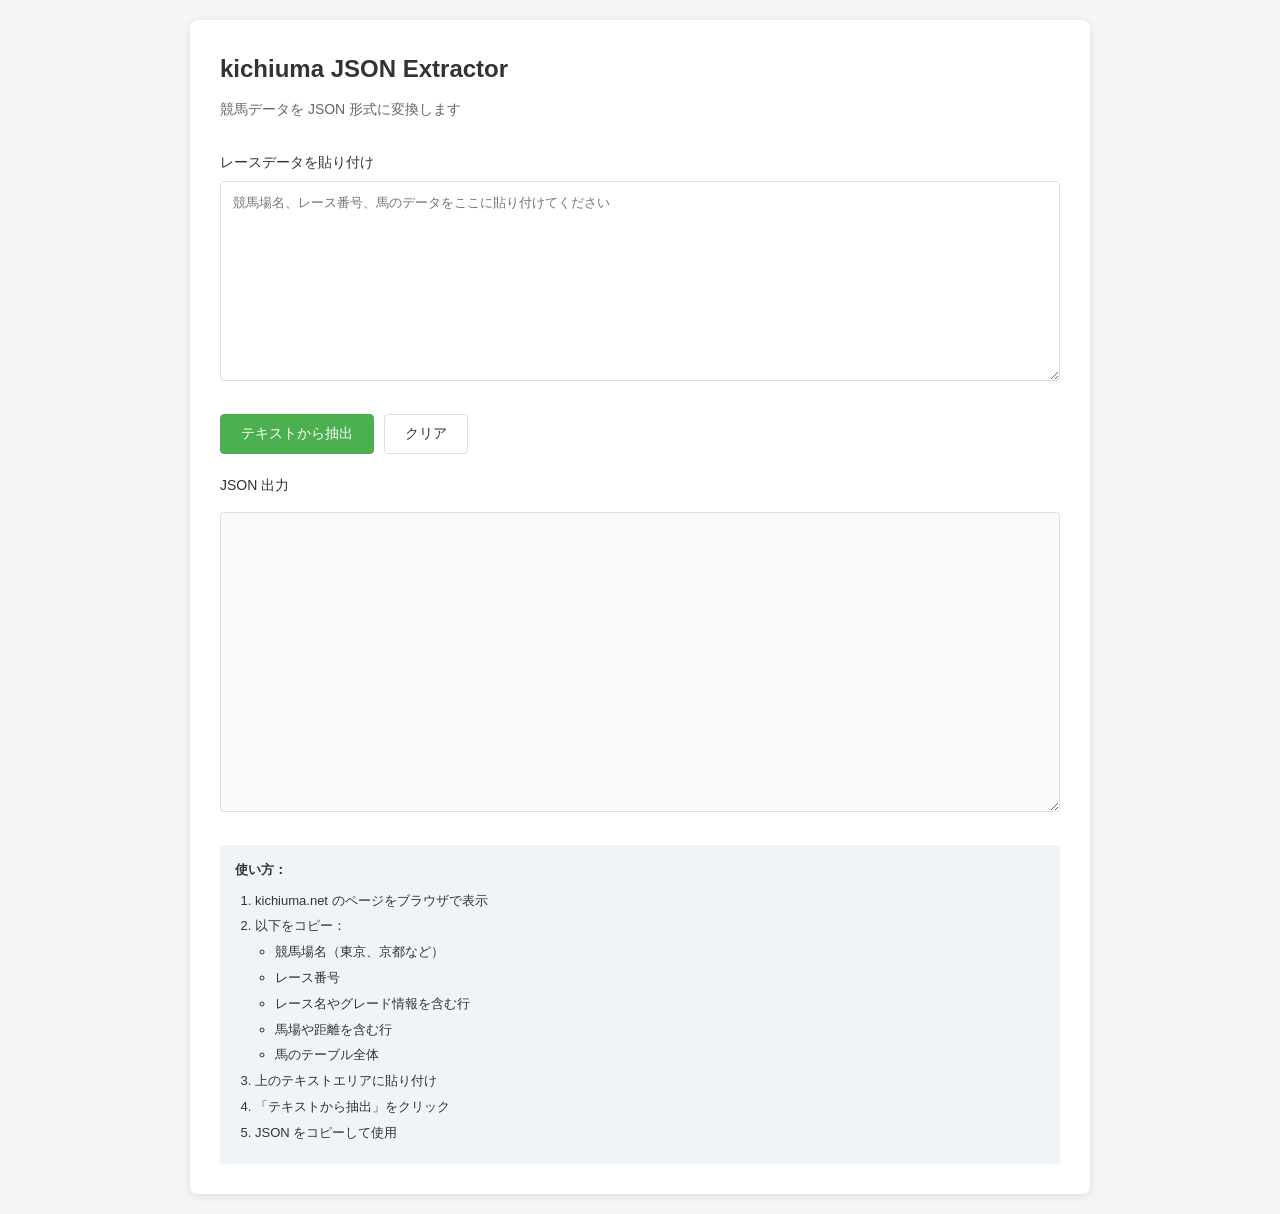
==== json.html @ c02aa718 "Add files via upload" ====
<!DOCTYPE html>
<html lang="ja">
<head>
  <meta charset="UTF-8">
  <meta name="viewport" content="width=device-width, initial-scale=1.0">
  <title>kichiuma JSON Extractor</title>
  <style>
    * {
      margin: 0;
      padding: 0;
      box-sizing: border-box;
    }
    
    body {
      font-family: -apple-system, BlinkMacSystemFont, "Segoe UI", Roboto, "Helvetica Neue", Arial, sans-serif;
      background-color: #f5f5f5;
      padding: 20px;
      line-height: 1.6;
    }
    
    .container {
      max-width: 900px;
      margin: 0 auto;
      background-color: white;
      border-radius: 8px;
      box-shadow: 0 2px 8px rgba(0,0,0,0.1);
      padding: 30px;
    }
    
    h1 {
      font-size: 24px;
      margin-bottom: 10px;
      color: #333;
    }
    
    .subtitle {
      color: #666;
      font-size: 14px;
      margin-bottom: 30px;
    }
    
    .section {
      margin-bottom: 25px;
    }
    
    label {
      display: block;
      font-weight: 500;
      margin-bottom: 8px;
      color: #333;
      font-size: 14px;
    }
    
    textarea, input[type="text"] {
      width: 100%;
      padding: 12px;
      border: 1px solid #ddd;
      border-radius: 4px;
      font-family: "Monaco", "Menlo", "Ubuntu Mono", monospace;
      font-size: 13px;
      resize: vertical;
    }
    
    textarea:focus, input[type="text"]:focus {
      outline: none;
      border-color: #4CAF50;
      box-shadow: 0 0 0 3px rgba(76, 175, 80, 0.1);
    }
    
    #textInput {
      height: 200px;
    }
    
    #jsonOutput {
      height: 300px;
      background-color: #f9f9f9;
    }
    
    .button-group {
      display: flex;
      gap: 10px;
      margin-bottom: 20px;
    }
    
    button {
      padding: 10px 20px;
      border: 1px solid #ddd;
      border-radius: 4px;
      background-color: white;
      color: #333;
      cursor: pointer;
      font-size: 14px;
      font-weight: 500;
      transition: all 0.2s;
    }
    
    button:hover {
      background-color: #f5f5f5;
      border-color: #999;
    }
    
    button.primary {
      background-color: #4CAF50;
      color: white;
      border-color: #4CAF50;
    }
    
    button.primary:hover {
      background-color: #45a049;
      border-color: #45a049;
    }
    
    button:disabled {
      opacity: 0.5;
      cursor: not-allowed;
    }
    
    .error {
      padding: 12px;
      margin-bottom: 15px;
      background-color: #ffebee;
      color: #c62828;
      border-radius: 4px;
      font-size: 13px;
      display: none;
    }
    
    .error.show {
      display: block;
    }
    
    .success {
      padding: 12px;
      margin-bottom: 15px;
      background-color: #e8f5e9;
      color: #2e7d32;
      border-radius: 4px;
      font-size: 13px;
      display: none;
    }
    
    .success.show {
      display: block;
    }
    
    .instructions {
      background-color: #f0f4f8;
      padding: 15px;
      border-radius: 4px;
      font-size: 13px;
      color: #333;
      margin-top: 20px;
    }
    
    .instructions ol {
      margin-left: 20px;
      margin-top: 10px;
    }
    
    .instructions li {
      margin-bottom: 5px;
    }
    
    .output-label {
      display: flex;
      justify-content: space-between;
      align-items: center;
      margin-bottom: 8px;
    }
    
    .copy-btn {
      padding: 6px 12px;
      font-size: 12px;
    }
  </style>
</head>
<body>
  <div class="container">
    <h1>kichiuma JSON Extractor</h1>
    <p class="subtitle">競馬データを JSON 形式に変換します</p>
    
    <div class="error" id="error"></div>
    <div class="success" id="success"></div>
    
    <div class="section">
      <label for="textInput">レースデータを貼り付け</label>
      <textarea id="textInput" placeholder="競馬場名、レース番号、馬のデータをここに貼り付けてください"></textarea>
    </div>
    
    <div class="button-group">
      <button class="primary" onclick="extractJSON()">テキストから抽出</button>
      <button onclick="clearAll()">クリア</button>
    </div>
    
    <div class="section">
      <div class="output-label">
        <label for="jsonOutput">JSON 出力</label>
        <button class="copy-btn" onclick="copyJSON()" id="copyBtn" style="display: none;">コピー</button>
      </div>
      <textarea id="jsonOutput" readonly></textarea>
    </div>
    
    <div class="instructions">
      <strong>使い方：</strong>
      <ol>
        <li>kichiuma.net のページをブラウザで表示</li>
        <li>以下をコピー：
          <ul style="margin-top: 5px; margin-bottom: 5px; margin-left: 20px;">
            <li>競馬場名（東京、京都など）</li>
            <li>レース番号</li>
            <li>レース名やグレード情報を含む行</li>
            <li>馬場や距離を含む行</li>
            <li>馬のテーブル全体</li>
          </ul>
        </li>
        <li>上のテキストエリアに貼り付け</li>
        <li>「テキストから抽出」をクリック</li>
        <li>JSON をコピーして使用</li>
      </ol>
    </div>
  </div>
  
  <script>
    function showError(msg) {
      const el = document.getElementById('error');
      el.textContent = msg;
      el.classList.add('show');
      document.getElementById('success').classList.remove('show');
    }
    
    function showSuccess(msg) {
      const el = document.getElementById('success');
      el.textContent = msg;
      el.classList.add('show');
      document.getElementById('error').classList.remove('show');
    }
    
    function clearMessages() {
      document.getElementById('error').classList.remove('show');
      document.getElementById('success').classList.remove('show');
    }
    
    function extractJSON() {
      clearMessages();
      const textInput = document.getElementById('textInput').value;
      
      if (!textInput.trim()) {
        showError('テキストを入力してください');
        return;
      }
      
      try {
        const lines = textInput.split('\n').map(line => line.trim()).filter(line => line);
        
        // Extract race info from first lines
        let venue = '不明';
        let raceNum = '';
        let surface = '芝';
        let distance = 0;
        let raceName = '';
        let grade = '通常';
        
        // Venue is typically first line
        if (lines[0]) {
          venue = lines[0];
        }
        
        // Race number is typically second line
        if (lines[1]) {
          raceNum = lines[1];
        }
        
        // Search for race details in early lines
        for (let i = 0; i < Math.min(lines.length, 15); i++) {
          const line = lines[i];
          
          // Extract surface and distance
          const surfaceMatch = line.match(/([芝ダ])(\d{4})/);
          if (surfaceMatch) {
            surface = surfaceMatch[1];
            distance = parseInt(surfaceMatch[2]);
          }
          
          // Extract grade
          if (line.includes('GI') || line.includes('G1')) {
            grade = 'GI';
          } else if (line.includes('GII') || line.includes('G2')) {
            grade = 'GII';
          } else if (line.includes('GIII') || line.includes('G3')) {
            grade = 'GIII';
          } else if (line.includes('リステッド') || line.match(/L\s|L$/)) {
            grade = 'L';
          } else if (line.includes('OP')) {
            grade = 'OP';
          }
          
          // Extract race name
          if (line.includes('ステークス') || line.includes('特別') || line.includes('杯') || 
              line.includes('記念') || line.includes('ダービー') || line.includes('オークス')) {
            raceName = line.replace(/\s*\(.*\)/, '').trim();
          }
        }
        
        // Find table header line
        let tableStartIdx = -1;
        for (let i = 0; i < lines.length; i++) {
          if (lines[i].includes('馬') && lines[i].includes('競') && lines[i].includes('名')) {
            tableStartIdx = i + 1;
            break;
          }
        }
        
        if (tableStartIdx === -1) {
          showError('馬のテーブルが見つかりません');
          return;
        }
        
        // Parse horse data
        const horses = [];
        for (let i = tableStartIdx; i < lines.length; i++) {
          const line = lines[i];
          if (!line || line.includes('※')) break;
          
          const horse = parseTextLine(line);
          if (horse.name) {
            horses.push(horse);
          }
        }
        
        if (horses.length === 0) {
          showError('馬のデータが見つかりません');
          return;
        }
        
        const result = {
          race_info: {
            venue,
            surface,
            distance,
            race_name: raceName,
            grade
          },
          horses
        };
        
        const jsonStr = JSON.stringify(result, null, 2);
        document.getElementById('jsonOutput').value = jsonStr;
        document.getElementById('copyBtn').style.display = 'inline-block';
        showSuccess(`${horses.length} 頭のデータを抽出しました`);
        
      } catch (err) {
        showError('エラー: ' + err.message);
      }
    }
    
    function parseTextLine(line) {
      // Split by tab character first
      let parts = line.split('\t').map(p => p.trim());
      
      // If no tabs, try splitting by whitespace
      if (parts.length < 5) {
        parts = line.split(/\s+/);
      }
      
      if (parts.length < 13) return { name: '' };
      
      const num = parseInt(parts[0]) || 0;
      if (num === 0 || num > 20) return { name: '' };
      
      // Tab-separated format:
      // 0: num (馬番)
      // 1: eval symbol
      // 2: sp (SP能力値)
      // 3: name (競走馬名)
      // 4: senkou (先行力)
      // 5: sp_trust symbol
      // 6: sp_adjust (SP調整)
      // 7: sp_adjust symbol
      // 8: (中間値)
      // 9: symbol
      // 10: sp_max (SP最大)
      // 11: symbol
      // 12: suikyaku (末脚力)
      
      const sp = parseFloat(parts[2]) || 0;
      const name = parts[3] || '';
      const senkou = parseInt(parts[4]) || 0;
      const sp_max = parseInt(parts[10]) || 0;
      const suikyaku = parseInt(parts[12]) || 0;
      
      return {
        num,
        name,
        sp,
        senkou,
        sp_max,
        suikyaku,
        agari_rank: null
      };
    }
    
    function parseHorseRow(cells) {
      const getText = (cell) => cell?.innerText?.trim() || '';
      const getNum = (cell) => parseInt(getText(cell)) || 0;
      const getFloat = (cell) => parseFloat(getText(cell)) || 0;
      
      const num = getNum(cells[0]);
      const name = getText(cells[2]);
      const sp = getFloat(cells[3]);
      const senkou = getNum(cells[4]);
      
      // sp_max: 右に2個シフト
      const sp_max = getNum(cells[7]) || getNum(cells[8]) || getNum(cells[9]);
      const suikyaku = getNum(cells[10]) || getNum(cells[11]);
      
      return {
        num,
        name,
        sp,
        senkou,
        sp_max,
        suikyaku,
        agari_rank: null
      };
    }
    
    function copyJSON() {
      const textarea = document.getElementById('jsonOutput');
      textarea.select();
      document.execCommand('copy');
      showSuccess('JSON をコピーしました');
    }
    
    function clearAll() {
      document.getElementById('textInput').value = '';
      document.getElementById('jsonOutput').value = '';
      document.getElementById('copyBtn').style.display = 'none';
      clearMessages();
    }
  </script>
</body>
</html>
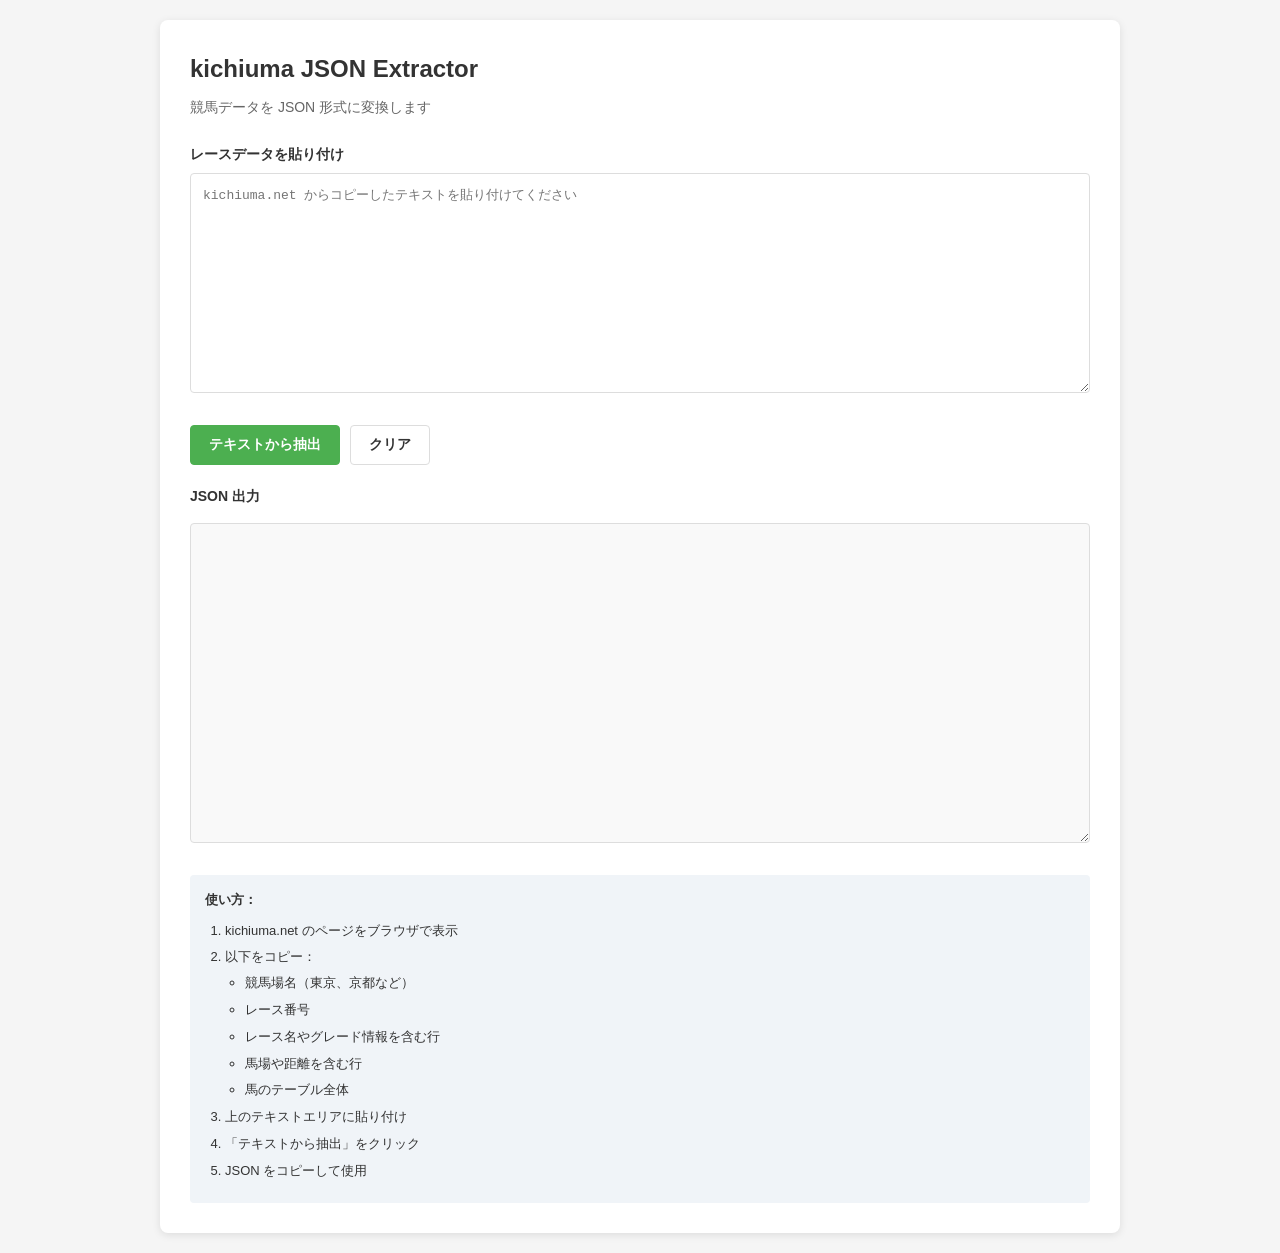
==== commit b47bbec1: "Add files via upload" ====
--- a/json.html
+++ b/json.html
@@ -1,176 +1,177 @@
+
 <!DOCTYPE html>
 <html lang="ja">
 <head>
-  <meta charset="UTF-8">
-  <meta name="viewport" content="width=device-width, initial-scale=1.0">
+  <meta charset="UTF-8" />
+  <meta name="viewport" content="width=device-width, initial-scale=1.0" />
   <title>kichiuma JSON Extractor</title>
   <style>
     * {
+      box-sizing: border-box;
       margin: 0;
       padding: 0;
-      box-sizing: border-box;
-    }
-    
+    }
+
     body {
-      font-family: -apple-system, BlinkMacSystemFont, "Segoe UI", Roboto, "Helvetica Neue", Arial, sans-serif;
-      background-color: #f5f5f5;
+      font-family: -apple-system, BlinkMacSystemFont, "Segoe UI", Roboto, Helvetica, Arial, sans-serif;
+      background: #f5f5f5;
       padding: 20px;
       line-height: 1.6;
-    }
-    
+      color: #333;
+    }
+
     .container {
-      max-width: 900px;
+      max-width: 960px;
       margin: 0 auto;
-      background-color: white;
+      background: #fff;
       border-radius: 8px;
       box-shadow: 0 2px 8px rgba(0,0,0,0.1);
       padding: 30px;
     }
-    
+
     h1 {
       font-size: 24px;
-      margin-bottom: 10px;
-      color: #333;
-    }
-    
+      margin-bottom: 8px;
+    }
+
     .subtitle {
       color: #666;
       font-size: 14px;
-      margin-bottom: 30px;
-    }
-    
+      margin-bottom: 24px;
+    }
+
     .section {
-      margin-bottom: 25px;
-    }
-    
+      margin-bottom: 24px;
+    }
+
     label {
       display: block;
-      font-weight: 500;
+      font-weight: 600;
       margin-bottom: 8px;
-      color: #333;
       font-size: 14px;
     }
-    
-    textarea, input[type="text"] {
+
+    textarea,
+    input[type="text"] {
       width: 100%;
       padding: 12px;
       border: 1px solid #ddd;
       border-radius: 4px;
-      font-family: "Monaco", "Menlo", "Ubuntu Mono", monospace;
+      font-family: Monaco, Menlo, Consolas, "Noto Sans Mono", monospace;
       font-size: 13px;
       resize: vertical;
     }
-    
-    textarea:focus, input[type="text"]:focus {
+
+    textarea:focus,
+    input[type="text"]:focus {
       outline: none;
       border-color: #4CAF50;
-      box-shadow: 0 0 0 3px rgba(76, 175, 80, 0.1);
-    }
-    
+      box-shadow: 0 0 0 3px rgba(76,175,80,0.12);
+    }
+
     #textInput {
-      height: 200px;
-    }
-    
+      height: 220px;
+    }
+
     #jsonOutput {
-      height: 300px;
-      background-color: #f9f9f9;
-    }
-    
+      height: 320px;
+      background: #f9f9f9;
+    }
+
     .button-group {
       display: flex;
       gap: 10px;
       margin-bottom: 20px;
-    }
-    
+      flex-wrap: wrap;
+    }
+
     button {
-      padding: 10px 20px;
+      padding: 10px 18px;
       border: 1px solid #ddd;
       border-radius: 4px;
-      background-color: white;
+      background: #fff;
       color: #333;
       cursor: pointer;
       font-size: 14px;
-      font-weight: 500;
-      transition: all 0.2s;
-    }
-    
+      font-weight: 600;
+      transition: 0.2s;
+    }
+
     button:hover {
-      background-color: #f5f5f5;
+      background: #f5f5f5;
       border-color: #999;
     }
-    
+
     button.primary {
-      background-color: #4CAF50;
-      color: white;
+      background: #4CAF50;
+      color: #fff;
       border-color: #4CAF50;
     }
-    
+
     button.primary:hover {
-      background-color: #45a049;
+      background: #45a049;
       border-color: #45a049;
     }
-    
+
     button:disabled {
       opacity: 0.5;
       cursor: not-allowed;
     }
-    
-    .error {
+
+    .error,
+    .success {
+      display: none;
       padding: 12px;
-      margin-bottom: 15px;
-      background-color: #ffebee;
-      color: #c62828;
+      margin-bottom: 16px;
       border-radius: 4px;
       font-size: 13px;
-      display: none;
-    }
-    
-    .error.show {
-      display: block;
-    }
-    
+    }
+
+    .error {
+      background: #ffebee;
+      color: #c62828;
+    }
+
     .success {
-      padding: 12px;
-      margin-bottom: 15px;
-      background-color: #e8f5e9;
+      background: #e8f5e9;
       color: #2e7d32;
-      border-radius: 4px;
-      font-size: 13px;
-      display: none;
-    }
-    
+    }
+
+    .error.show,
     .success.show {
       display: block;
     }
-    
+
+    .output-label {
+      display: flex;
+      justify-content: space-between;
+      align-items: center;
+      margin-bottom: 8px;
+      gap: 10px;
+    }
+
+    .copy-btn {
+      padding: 6px 12px;
+      font-size: 12px;
+      font-weight: 600;
+    }
+
     .instructions {
-      background-color: #f0f4f8;
+      background: #f0f4f8;
       padding: 15px;
       border-radius: 4px;
       font-size: 13px;
       color: #333;
       margin-top: 20px;
     }
-    
+
     .instructions ol {
       margin-left: 20px;
       margin-top: 10px;
     }
-    
+
     .instructions li {
-      margin-bottom: 5px;
-    }
-    
-    .output-label {
-      display: flex;
-      justify-content: space-between;
-      align-items: center;
-      margin-bottom: 8px;
-    }
-    
-    .copy-btn {
-      padding: 6px 12px;
-      font-size: 12px;
+      margin-bottom: 6px;
     }
   </style>
 </head>
@@ -178,28 +179,28 @@
   <div class="container">
     <h1>kichiuma JSON Extractor</h1>
     <p class="subtitle">競馬データを JSON 形式に変換します</p>
-    
-    <div class="error" id="error"></div>
-    <div class="success" id="success"></div>
-    
+
+    <div id="error" class="error"></div>
+    <div id="success" class="success"></div>
+
     <div class="section">
       <label for="textInput">レースデータを貼り付け</label>
-      <textarea id="textInput" placeholder="競馬場名、レース番号、馬のデータをここに貼り付けてください"></textarea>
+      <textarea id="textInput" placeholder="kichiuma.net からコピーしたテキストを貼り付けてください"></textarea>
     </div>
-    
+
     <div class="button-group">
       <button class="primary" onclick="extractJSON()">テキストから抽出</button>
       <button onclick="clearAll()">クリア</button>
     </div>
-    
+
     <div class="section">
       <div class="output-label">
         <label for="jsonOutput">JSON 出力</label>
-        <button class="copy-btn" onclick="copyJSON()" id="copyBtn" style="display: none;">コピー</button>
+        <button class="copy-btn" onclick="copyJSON()" id="copyBtn" style="display:none;">コピー</button>
       </div>
       <textarea id="jsonOutput" readonly></textarea>
     </div>
-    
+
     <div class="instructions">
       <strong>使い方：</strong>
       <ol>
@@ -219,224 +220,260 @@
       </ol>
     </div>
   </div>
-  
+
   <script>
     function showError(msg) {
-      const el = document.getElementById('error');
-      el.textContent = msg;
-      el.classList.add('show');
-      document.getElementById('success').classList.remove('show');
-    }
-    
+      const errorEl = document.getElementById("error");
+      const successEl = document.getElementById("success");
+      errorEl.textContent = msg;
+      errorEl.classList.add("show");
+      successEl.classList.remove("show");
+    }
+
     function showSuccess(msg) {
-      const el = document.getElementById('success');
-      el.textContent = msg;
-      el.classList.add('show');
-      document.getElementById('error').classList.remove('show');
-    }
-    
+      const successEl = document.getElementById("success");
+      const errorEl = document.getElementById("error");
+      successEl.textContent = msg;
+      successEl.classList.add("show");
+      errorEl.classList.remove("show");
+    }
+
     function clearMessages() {
-      document.getElementById('error').classList.remove('show');
-      document.getElementById('success').classList.remove('show');
-    }
-    
+      document.getElementById("error").classList.remove("show");
+      document.getElementById("success").classList.remove("show");
+    }
+
+    function toInt(v) {
+      const n = parseInt(String(v ?? "").trim(), 10);
+      return Number.isFinite(n) ? n : 0;
+    }
+
+    function toFloat(v) {
+      const n = parseFloat(String(v ?? "").trim());
+      return Number.isFinite(n) ? n : 0;
+    }
+
+    function getCellText(cell) {
+      return cell?.innerText?.trim() || "";
+    }
+
     function extractJSON() {
       clearMessages();
-      const textInput = document.getElementById('textInput').value;
-      
+
+      const textInput = document.getElementById("textInput").value;
       if (!textInput.trim()) {
-        showError('テキストを入力してください');
+        showError("テキストを貼り付けてください");
         return;
       }
-      
+
       try {
-        const lines = textInput.split('\n').map(line => line.trim()).filter(line => line);
-        
-        // Extract race info from first lines
-        let venue = '不明';
-        let raceNum = '';
-        let surface = '芝';
+        const lines = textInput
+          .split("
+")
+          .map(line => line.trim())
+          .filter(line => line);
+
+        if (lines.length === 0) {
+          showError("有効なテキストが見つかりませんでした");
+          return;
+        }
+
+        let venue = "";
+        let raceNum = "";
+        let surface = "";
         let distance = 0;
-        let raceName = '';
-        let grade = '通常';
-        
-        // Venue is typically first line
-        if (lines[0]) {
-          venue = lines[0];
-        }
-        
-        // Race number is typically second line
-        if (lines[1]) {
-          raceNum = lines[1];
-        }
-        
-        // Search for race details in early lines
+        let raceName = "";
+        let grade = "";
+
         for (let i = 0; i < Math.min(lines.length, 15); i++) {
           const line = lines[i];
-          
-          // Extract surface and distance
-          const surfaceMatch = line.match(/([芝ダ])(\d{4})/);
+
+          if (!venue) {
+            venue = line;
+          }
+
+          if (!raceNum && /^d+R$/.test(line)) {
+            raceNum = line;
+          }
+
+          const surfaceMatch = line.match(/([芝ダ障])(d{3,4})m/);
           if (surfaceMatch) {
             surface = surfaceMatch[1];
-            distance = parseInt(surfaceMatch[2]);
-          }
-          
-          // Extract grade
-          if (line.includes('GI') || line.includes('G1')) {
-            grade = 'GI';
-          } else if (line.includes('GII') || line.includes('G2')) {
-            grade = 'GII';
-          } else if (line.includes('GIII') || line.includes('G3')) {
-            grade = 'GIII';
-          } else if (line.includes('リステッド') || line.match(/L\s|L$/)) {
-            grade = 'L';
-          } else if (line.includes('OP')) {
-            grade = 'OP';
-          }
-          
-          // Extract race name
-          if (line.includes('ステークス') || line.includes('特別') || line.includes('杯') || 
-              line.includes('記念') || line.includes('ダービー') || line.includes('オークス')) {
-            raceName = line.replace(/\s*\(.*\)/, '').trim();
-          }
-        }
-        
-        // Find table header line
+            distance = toInt(surfaceMatch[2]);
+          }
+
+          if (line.includes("GI")) grade = "GI";
+          else if (line.includes("GII")) grade = "GII";
+          else if (line.includes("GIII")) grade = "GIII";
+          else if (line.includes("L")) grade = "L";
+          else if (line.includes("OP")) grade = "OP";
+
+          if (
+            line.includes("レース") ||
+            line.includes("ステークス") ||
+            line.includes("記念") ||
+            line.includes("賞") ||
+            line.includes("杯")
+          ) {
+            raceName = line.replace(/^d+Rs*/, "").trim();
+          }
+        }
+
         let tableStartIdx = -1;
         for (let i = 0; i < lines.length; i++) {
-          if (lines[i].includes('馬') && lines[i].includes('競') && lines[i].includes('名')) {
+          if (
+            lines[i].includes("馬番") ||
+            lines[i].includes("印") ||
+            lines[i].includes("SP") ||
+            lines[i].includes("名前")
+          ) {
             tableStartIdx = i + 1;
             break;
           }
         }
-        
+
         if (tableStartIdx === -1) {
-          showError('馬のテーブルが見つかりません');
+          showError("馬のテーブル開始位置が見つかりませんでした");
           return;
         }
-        
-        // Parse horse data
+
         const horses = [];
+
         for (let i = tableStartIdx; i < lines.length; i++) {
           const line = lines[i];
-          if (!line || line.includes('※')) break;
-          
+          if (!line) continue;
+
+          if (
+            line.includes("合計") ||
+            line.includes("買い目") ||
+            line.includes("払戻") ||
+            line.includes("直前オッズ")
+          ) {
+            continue;
+          }
+
           const horse = parseTextLine(line);
-          if (horse.name) {
+          if (horse && horse.name) {
             horses.push(horse);
           }
         }
-        
+
         if (horses.length === 0) {
-          showError('馬のデータが見つかりません');
+          showError("馬データを抽出できませんでした");
           return;
         }
-        
+
         const result = {
-          race_info: {
+          raceinfo: {
             venue,
+            raceNum,
             surface,
             distance,
-            race_name: raceName,
+            raceName,
             grade
           },
           horses
         };
-        
-        const jsonStr = JSON.stringify(result, null, 2);
-        document.getElementById('jsonOutput').value = jsonStr;
-        document.getElementById('copyBtn').style.display = 'inline-block';
-        showSuccess(`${horses.length} 頭のデータを抽出しました`);
-        
+
+        document.getElementById("jsonOutput").value = JSON.stringify(result, null, 2);
+        document.getElementById("copyBtn").style.display = "inline-block";
+        showSuccess(`${horses.length} 件の馬データを抽出しました`);
       } catch (err) {
-        showError('エラー: ' + err.message);
+        showError("エラー: " + err.message);
       }
     }
-    
+
     function parseTextLine(line) {
-      // Split by tab character first
-      let parts = line.split('\t').map(p => p.trim());
-      
-      // If no tabs, try splitting by whitespace
+      let parts = line.split("\t").map(p => p.trim());
+
       if (parts.length < 5) {
-        parts = line.split(/\s+/);
+        parts = line.split(/s+/).filter(Boolean);
       }
-      
-      if (parts.length < 13) return { name: '' };
-      
-      const num = parseInt(parts[0]) || 0;
-      if (num === 0 || num > 20) return { name: '' };
-      
-      // Tab-separated format:
-      // 0: num (馬番)
-      // 1: eval symbol
-      // 2: sp (SP能力値)
-      // 3: name (競走馬名)
-      // 4: senkou (先行力)
-      // 5: sp_trust symbol
-      // 6: sp_adjust (SP調整)
-      // 7: sp_adjust symbol
-      // 8: (中間値)
-      // 9: symbol
-      // 10: sp_max (SP最大)
-      // 11: symbol
-      // 12: suikyaku (末脚力)
-      
-      const sp = parseFloat(parts[2]) || 0;
-      const name = parts[3] || '';
-      const senkou = parseInt(parts[4]) || 0;
-      const sp_max = parseInt(parts[10]) || 0;
-      const suikyaku = parseInt(parts[12]) || 0;
-      
+
+      if (parts.length === 0) return null;
+
+      if (parts.length >= 13) {
+        const num = toInt(parts[0]);
+        const sp = toFloat(parts[2]);
+        const name = parts[3];
+        const senkou = toInt(parts[4]);
+        const spmax = toInt(parts[10]);
+        const suikyaku = toInt(parts[12]);
+
+        return {
+          num,
+          name,
+          sp,
+          senkou,
+          spmax,
+          suikyaku,
+          agarirank: null
+        };
+      }
+
+      if (parts.length >= 4) {
+        const maybeNum = toInt(parts[0]);
+        const maybeSp = toFloat(parts[1]);
+        const maybeName = parts[2] || "";
+        const maybeSenkou = toInt(parts[3]);
+
+        return {
+          num: maybeNum,
+          name: maybeName,
+          sp: maybeSp,
+          senkou: maybeSenkou,
+          spmax: 0,
+          suikyaku: 0,
+          agarirank: null
+        };
+      }
+
+      const name = parts.find(p => /[ぁ-んァ-ヶ一-龠A-Za-z]/.test(p)) || "";
+      if (!name) return null;
+
+      return {
+        num: 0,
+        name,
+        sp: 0,
+        senkou: 0,
+        spmax: 0,
+        suikyaku: 0,
+        agarirank: null
+      };
+    }
+
+    function parseHorseRow(cells) {
+      const num = toInt(getCellText(cells[0]));
+      const name = getCellText(cells[2]);
+      const sp = toFloat(getCellText(cells[3]));
+      const senkou = toInt(getCellText(cells[4]));
+      const spmax = toInt(getCellText(cells[10]));
+      const suikyaku = toInt(getCellText(cells[11]));
+
       return {
         num,
         name,
         sp,
         senkou,
-        sp_max,
+        spmax,
         suikyaku,
-        agari_rank: null
+        agarirank: null
       };
     }
-    
-    function parseHorseRow(cells) {
-      const getText = (cell) => cell?.innerText?.trim() || '';
-      const getNum = (cell) => parseInt(getText(cell)) || 0;
-      const getFloat = (cell) => parseFloat(getText(cell)) || 0;
-      
-      const num = getNum(cells[0]);
-      const name = getText(cells[2]);
-      const sp = getFloat(cells[3]);
-      const senkou = getNum(cells[4]);
-      
-      // sp_max: 右に2個シフト
-      const sp_max = getNum(cells[7]) || getNum(cells[8]) || getNum(cells[9]);
-      const suikyaku = getNum(cells[10]) || getNum(cells[11]);
-      
-      return {
-        num,
-        name,
-        sp,
-        senkou,
-        sp_max,
-        suikyaku,
-        agari_rank: null
-      };
-    }
-    
+
     function copyJSON() {
-      const textarea = document.getElementById('jsonOutput');
+      const textarea = document.getElementById("jsonOutput");
       textarea.select();
-      document.execCommand('copy');
-      showSuccess('JSON をコピーしました');
-    }
-    
+      document.execCommand("copy");
+      showSuccess("JSON をコピーしました");
+    }
+
     function clearAll() {
-      document.getElementById('textInput').value = '';
-      document.getElementById('jsonOutput').value = '';
-      document.getElementById('copyBtn').style.display = 'none';
+      document.getElementById("textInput").value = "";
+      document.getElementById("jsonOutput").value = "";
+      document.getElementById("copyBtn").style.display = "none";
       clearMessages();
     }
   </script>
 </body>
-</html>
+</html>
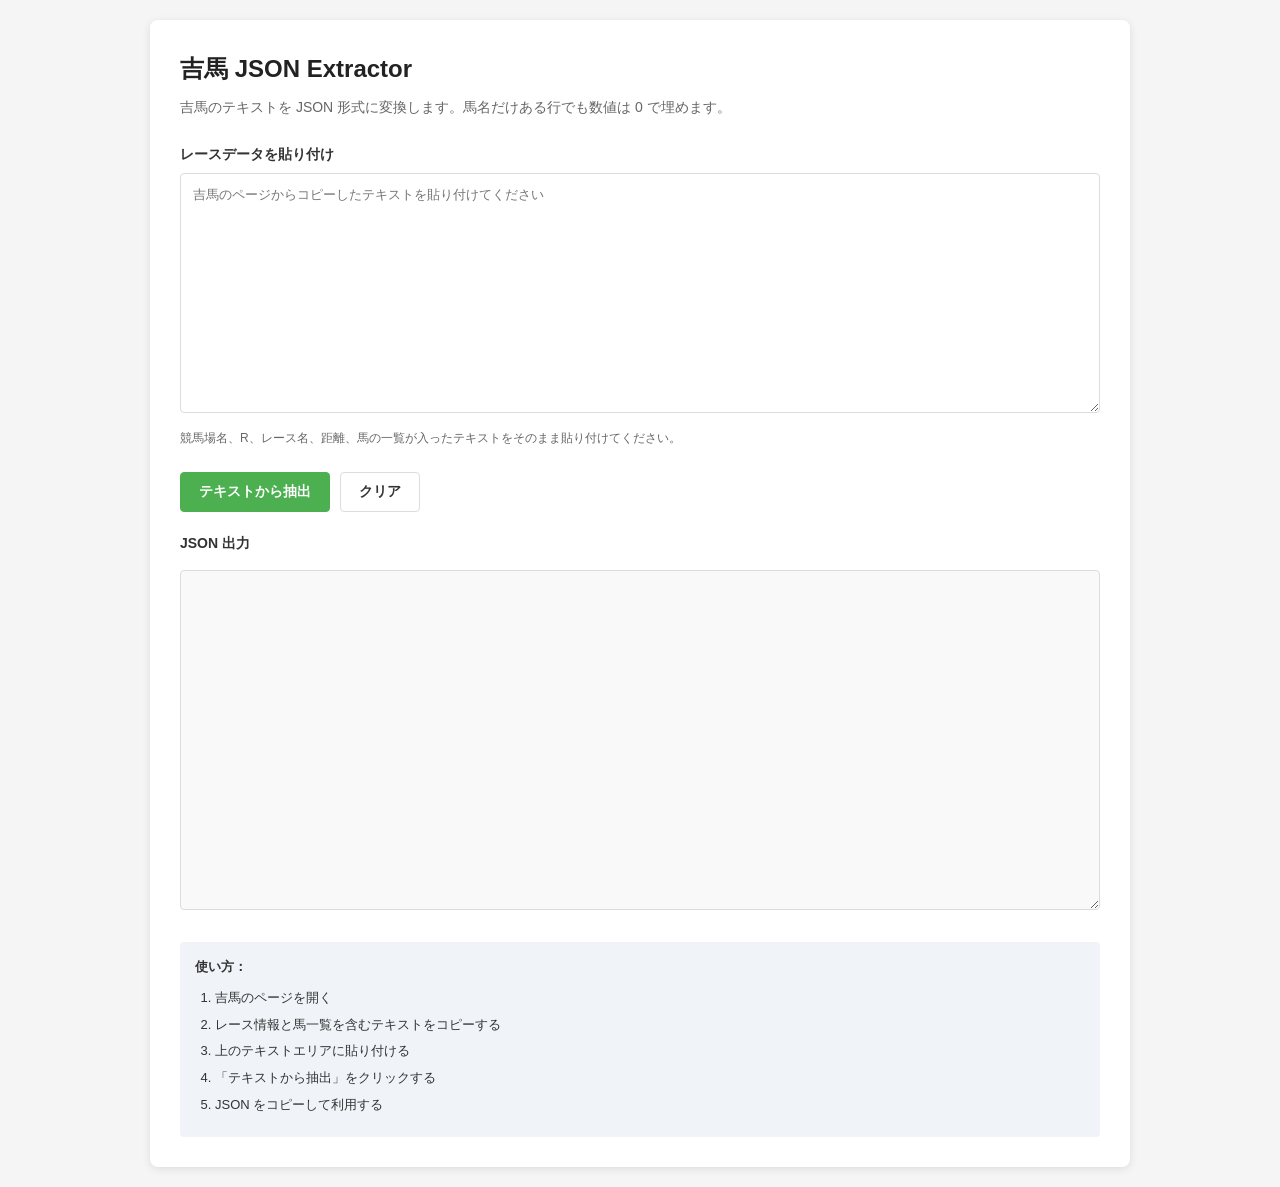
==== commit aa267b59: "Add files via upload" ====
--- a/json.html
+++ b/json.html
@@ -1,10 +1,9 @@
-
 <!DOCTYPE html>
 <html lang="ja">
 <head>
   <meta charset="UTF-8" />
   <meta name="viewport" content="width=device-width, initial-scale=1.0" />
-  <title>kichiuma JSON Extractor</title>
+  <title>吉馬 JSON Extractor</title>
   <style>
     * {
       box-sizing: border-box;
@@ -13,7 +12,7 @@
     }
 
     body {
-      font-family: -apple-system, BlinkMacSystemFont, "Segoe UI", Roboto, Helvetica, Arial, sans-serif;
+      font-family: -apple-system, BlinkMacSystemFont, "Segoe UI", Roboto, "Helvetica Neue", Arial, sans-serif;
       background: #f5f5f5;
       padding: 20px;
       line-height: 1.6;
@@ -21,7 +20,7 @@
     }
 
     .container {
-      max-width: 960px;
+      max-width: 980px;
       margin: 0 auto;
       background: #fff;
       border-radius: 8px;
@@ -32,6 +31,7 @@
     h1 {
       font-size: 24px;
       margin-bottom: 8px;
+      color: #222;
     }
 
     .subtitle {
@@ -49,10 +49,10 @@
       font-weight: 600;
       margin-bottom: 8px;
       font-size: 14px;
-    }
-
-    textarea,
-    input[type="text"] {
+      color: #333;
+    }
+
+    textarea {
       width: 100%;
       padding: 12px;
       border: 1px solid #ddd;
@@ -62,19 +62,18 @@
       resize: vertical;
     }
 
-    textarea:focus,
-    input[type="text"]:focus {
+    textarea:focus {
       outline: none;
       border-color: #4CAF50;
       box-shadow: 0 0 0 3px rgba(76,175,80,0.12);
     }
 
     #textInput {
-      height: 220px;
+      height: 240px;
     }
 
     #jsonOutput {
-      height: 320px;
+      height: 340px;
       background: #f9f9f9;
     }
 
@@ -94,7 +93,7 @@
       cursor: pointer;
       font-size: 14px;
       font-weight: 600;
-      transition: 0.2s;
+      transition: all 0.2s;
     }
 
     button:hover {
@@ -173,19 +172,26 @@
     .instructions li {
       margin-bottom: 6px;
     }
+
+    .hint {
+      margin-top: 8px;
+      color: #666;
+      font-size: 12px;
+    }
   </style>
 </head>
 <body>
   <div class="container">
-    <h1>kichiuma JSON Extractor</h1>
-    <p class="subtitle">競馬データを JSON 形式に変換します</p>
+    <h1>吉馬 JSON Extractor</h1>
+    <p class="subtitle">吉馬のテキストを JSON 形式に変換します。馬名だけある行でも数値は 0 で埋めます。</p>
 
     <div id="error" class="error"></div>
     <div id="success" class="success"></div>
 
     <div class="section">
       <label for="textInput">レースデータを貼り付け</label>
-      <textarea id="textInput" placeholder="kichiuma.net からコピーしたテキストを貼り付けてください"></textarea>
+      <textarea id="textInput" placeholder="吉馬のページからコピーしたテキストを貼り付けてください"></textarea>
+      <div class="hint">競馬場名、R、レース名、距離、馬の一覧が入ったテキストをそのまま貼り付けてください。</div>
     </div>
 
     <div class="button-group">
@@ -204,19 +210,11 @@
     <div class="instructions">
       <strong>使い方：</strong>
       <ol>
-        <li>kichiuma.net のページをブラウザで表示</li>
-        <li>以下をコピー：
-          <ul style="margin-top: 5px; margin-bottom: 5px; margin-left: 20px;">
-            <li>競馬場名（東京、京都など）</li>
-            <li>レース番号</li>
-            <li>レース名やグレード情報を含む行</li>
-            <li>馬場や距離を含む行</li>
-            <li>馬のテーブル全体</li>
-          </ul>
-        </li>
-        <li>上のテキストエリアに貼り付け</li>
-        <li>「テキストから抽出」をクリック</li>
-        <li>JSON をコピーして使用</li>
+        <li>吉馬のページを開く</li>
+        <li>レース情報と馬一覧を含むテキストをコピーする</li>
+        <li>上のテキストエリアに貼り付ける</li>
+        <li>「テキストから抽出」をクリックする</li>
+        <li>JSON をコピーして利用する</li>
       </ol>
     </div>
   </div>
@@ -253,8 +251,10 @@
       return Number.isFinite(n) ? n : 0;
     }
 
-    function getCellText(cell) {
-      return cell?.innerText?.trim() || "";
+    function looksLikeHorseName(text) {
+      if (!text) return false;
+      if (/^(東京|中山|阪神|京都|札幌|函館|福島|新潟|中京|小倉|川崎|船橋|大井|浦和|名古屋|園田|門別)$/.test(text)) return false;
+      return /[ぁ-んァ-ヶー一-龠A-Za-z]/.test(text);
     }
 
     function extractJSON() {
@@ -267,11 +267,10 @@
       }
 
       try {
-        const lines = textInput
-          .split("
-")
-          .map(line => line.trim())
-          .filter(line => line);
+        const rawLines = textInput.split(/
+?
+/);
+        const lines = rawLines.map(line => line.trim()).filter(Boolean);
 
         if (lines.length === 0) {
           showError("有効なテキストが見つかりませんでした");
@@ -285,16 +284,15 @@
         let raceName = "";
         let grade = "";
 
-        for (let i = 0; i < Math.min(lines.length, 15); i++) {
+        for (let i = 0; i < Math.min(lines.length, 25); i++) {
           const line = lines[i];
 
-          if (!venue) {
+          if (!venue && !looksLikeHorseName(line) && line.length <= 10) {
             venue = line;
           }
 
-          if (!raceNum && /^d+R$/.test(line)) {
-            raceNum = line;
-          }
+          const rn = line.match(/\b(d+)R\b/);
+          if (!raceNum && rn) raceNum = rn[0];
 
           const surfaceMatch = line.match(/([芝ダ障])(d{3,4})m/);
           if (surfaceMatch) {
@@ -308,58 +306,47 @@
           else if (line.includes("L")) grade = "L";
           else if (line.includes("OP")) grade = "OP";
 
-          if (
-            line.includes("レース") ||
-            line.includes("ステークス") ||
-            line.includes("記念") ||
-            line.includes("賞") ||
-            line.includes("杯")
-          ) {
+          if (line.match(/(レース|ステークス|記念|賞|杯|特別|選抜|条件|戦|S)$/)) {
             raceName = line.replace(/^d+Rs*/, "").trim();
           }
         }
 
-        let tableStartIdx = -1;
-        for (let i = 0; i < lines.length; i++) {
+        const horses = [];
+        for (let i = 0; i < rawLines.length; i++) {
+          const line = rawLines[i].trim();
+          if (!line) continue;
+
           if (
-            lines[i].includes("馬番") ||
-            lines[i].includes("印") ||
-            lines[i].includes("SP") ||
-            lines[i].includes("名前")
-          ) {
-            tableStartIdx = i + 1;
-            break;
-          }
-        }
-
-        if (tableStartIdx === -1) {
-          showError("馬のテーブル開始位置が見つかりませんでした");
-          return;
-        }
-
-        const horses = [];
-
-        for (let i = tableStartIdx; i < lines.length; i++) {
-          const line = lines[i];
-          if (!line) continue;
-
-          if (
-            line.includes("合計") ||
+            line.includes("馬名") ||
+            line.includes("着順") ||
+            line.includes("人気") ||
+            line.includes("オッズ") ||
+            line.includes("払戻") ||
             line.includes("買い目") ||
-            line.includes("払戻") ||
-            line.includes("直前オッズ")
+            line.includes("予想") ||
+            line.includes("結果") ||
+            line.includes("単勝") ||
+            line.includes("複勝")
           ) {
             continue;
           }
 
           const horse = parseTextLine(line);
-          if (horse && horse.name) {
-            horses.push(horse);
+          if (horse && horse.name) horses.push(horse);
+        }
+
+        const uniqueHorses = [];
+        const seen = new Set();
+        for (const h of horses) {
+          const key = `${h.num}-${h.name}`;
+          if (!seen.has(key)) {
+            seen.add(key);
+            uniqueHorses.push(h);
           }
         }
 
-        if (horses.length === 0) {
-          showError("馬データを抽出できませんでした");
+        if (uniqueHorses.length === 0) {
+          showError("馬データを抽出できませんでした。貼り付け形式を確認してください。");
           return;
         }
 
@@ -372,83 +359,52 @@
             raceName,
             grade
           },
-          horses
+          horses: uniqueHorses
         };
 
         document.getElementById("jsonOutput").value = JSON.stringify(result, null, 2);
         document.getElementById("copyBtn").style.display = "inline-block";
-        showSuccess(`${horses.length} 件の馬データを抽出しました`);
+        showSuccess(`${uniqueHorses.length} 件の馬データを抽出しました`);
       } catch (err) {
         showError("エラー: " + err.message);
       }
     }
 
     function parseTextLine(line) {
-      let parts = line.split("\t").map(p => p.trim());
-
-      if (parts.length < 5) {
+      let parts = line.split("\t").map(p => p.trim()).filter(Boolean);
+
+      if (parts.length < 2) {
         parts = line.split(/s+/).filter(Boolean);
       }
 
       if (parts.length === 0) return null;
 
-      if (parts.length >= 13) {
-        const num = toInt(parts[0]);
-        const sp = toFloat(parts[2]);
-        const name = parts[3];
-        const senkou = toInt(parts[4]);
-        const spmax = toInt(parts[10]);
-        const suikyaku = toInt(parts[12]);
-
-        return {
-          num,
-          name,
-          sp,
-          senkou,
-          spmax,
-          suikyaku,
-          agarirank: null
-        };
+      const numberCandidates = parts.filter(p => /^d+$/.test(p));
+      const nameCandidates = parts.filter(p => looksLikeHorseName(p));
+
+      const num = numberCandidates.length ? toInt(numberCandidates[0]) : 0;
+      const name = nameCandidates.length ? nameCandidates[0] : "";
+
+      if (!name) return null;
+
+      const numSet = new Set(numberCandidates.map(toInt));
+      const floatCandidates = parts.map(toFloat).filter(n => Number.isFinite(n));
+      const intCandidates = parts.map(toInt).filter(n => Number.isFinite(n));
+
+      let sp = 0;
+      let senkou = 0;
+      let spmax = 0;
+      let suikyaku = 0;
+
+      if (floatCandidates.length > 0) sp = floatCandidates[0];
+      if (intCandidates.length > 1) senkou = intCandidates[1];
+      if (intCandidates.length > 2) spmax = intCandidates[2];
+      if (intCandidates.length > 3) suikyaku = intCandidates[3];
+
+      if (num === 0 && numSet.size > 0) {
+        const first = [...numSet][0];
+        if (first) sp = sp || 0;
       }
-
-      if (parts.length >= 4) {
-        const maybeNum = toInt(parts[0]);
-        const maybeSp = toFloat(parts[1]);
-        const maybeName = parts[2] || "";
-        const maybeSenkou = toInt(parts[3]);
-
-        return {
-          num: maybeNum,
-          name: maybeName,
-          sp: maybeSp,
-          senkou: maybeSenkou,
-          spmax: 0,
-          suikyaku: 0,
-          agarirank: null
-        };
-      }
-
-      const name = parts.find(p => /[ぁ-んァ-ヶ一-龠A-Za-z]/.test(p)) || "";
-      if (!name) return null;
-
-      return {
-        num: 0,
-        name,
-        sp: 0,
-        senkou: 0,
-        spmax: 0,
-        suikyaku: 0,
-        agarirank: null
-      };
-    }
-
-    function parseHorseRow(cells) {
-      const num = toInt(getCellText(cells[0]));
-      const name = getCellText(cells[2]);
-      const sp = toFloat(getCellText(cells[3]));
-      const senkou = toInt(getCellText(cells[4]));
-      const spmax = toInt(getCellText(cells[10]));
-      const suikyaku = toInt(getCellText(cells[11]));
 
       return {
         num,
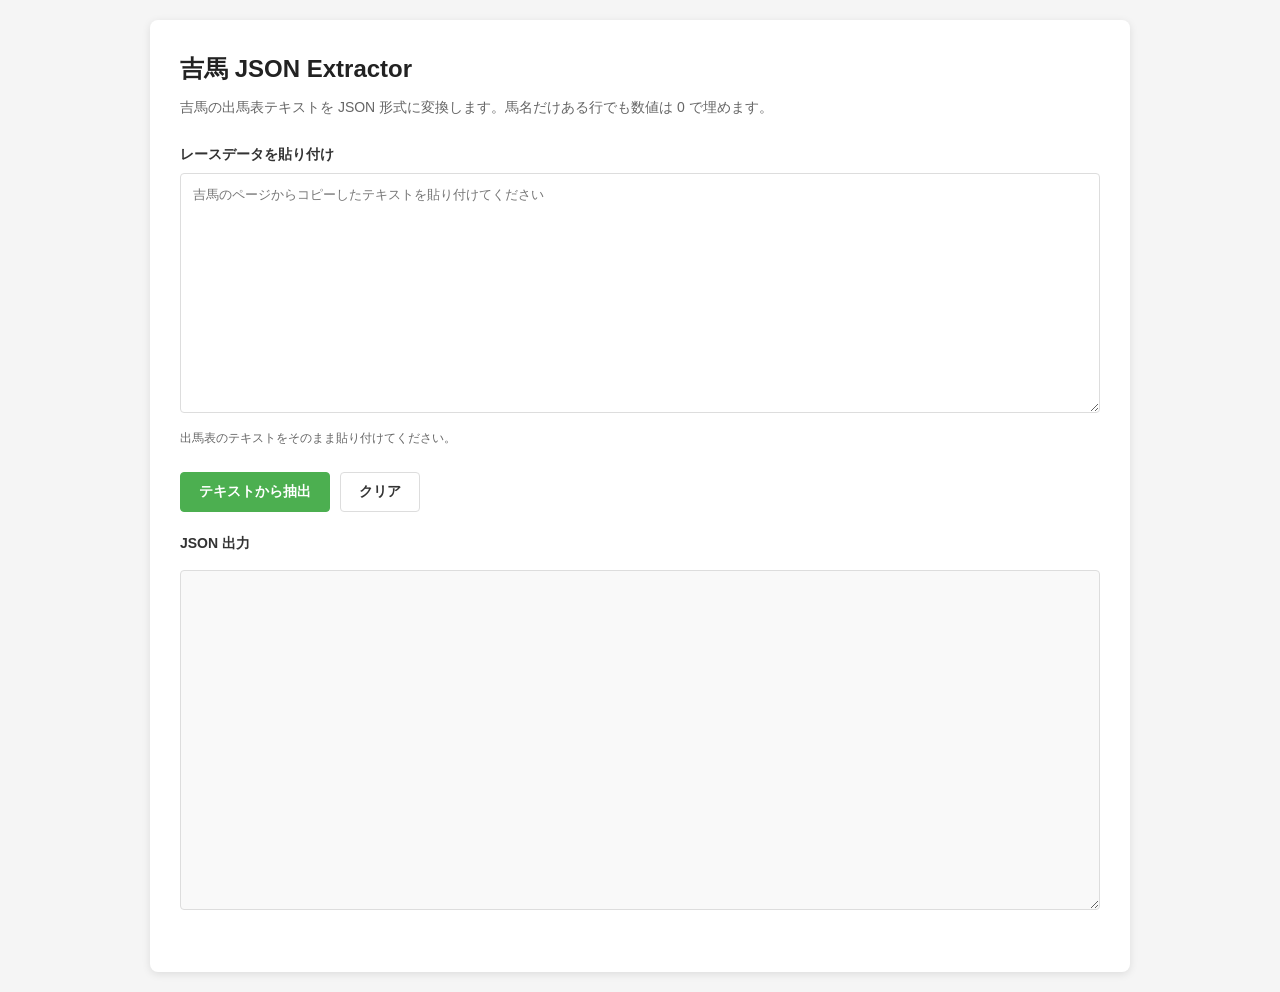
==== commit 1a57d351: "Add files via upload" ====
--- a/json.html
+++ b/json.html
@@ -5,12 +5,7 @@
   <meta name="viewport" content="width=device-width, initial-scale=1.0" />
   <title>吉馬 JSON Extractor</title>
   <style>
-    * {
-      box-sizing: border-box;
-      margin: 0;
-      padding: 0;
-    }
-
+    * { box-sizing: border-box; margin: 0; padding: 0; }
     body {
       font-family: -apple-system, BlinkMacSystemFont, "Segoe UI", Roboto, "Helvetica Neue", Arial, sans-serif;
       background: #f5f5f5;
@@ -18,7 +13,6 @@
       line-height: 1.6;
       color: #333;
     }
-
     .container {
       max-width: 980px;
       margin: 0 auto;
@@ -27,31 +21,10 @@
       box-shadow: 0 2px 8px rgba(0,0,0,0.1);
       padding: 30px;
     }
-
-    h1 {
-      font-size: 24px;
-      margin-bottom: 8px;
-      color: #222;
-    }
-
-    .subtitle {
-      color: #666;
-      font-size: 14px;
-      margin-bottom: 24px;
-    }
-
-    .section {
-      margin-bottom: 24px;
-    }
-
-    label {
-      display: block;
-      font-weight: 600;
-      margin-bottom: 8px;
-      font-size: 14px;
-      color: #333;
-    }
-
+    h1 { font-size: 24px; margin-bottom: 8px; color: #222; }
+    .subtitle { color: #666; font-size: 14px; margin-bottom: 24px; }
+    .section { margin-bottom: 24px; }
+    label { display: block; font-weight: 600; margin-bottom: 8px; font-size: 14px; color: #333; }
     textarea {
       width: 100%;
       padding: 12px;
@@ -61,29 +34,19 @@
       font-size: 13px;
       resize: vertical;
     }
-
     textarea:focus {
       outline: none;
       border-color: #4CAF50;
       box-shadow: 0 0 0 3px rgba(76,175,80,0.12);
     }
-
-    #textInput {
-      height: 240px;
-    }
-
-    #jsonOutput {
-      height: 340px;
-      background: #f9f9f9;
-    }
-
+    #textInput { height: 240px; }
+    #jsonOutput { height: 340px; background: #f9f9f9; }
     .button-group {
       display: flex;
       gap: 10px;
       margin-bottom: 20px;
       flex-wrap: wrap;
     }
-
     button {
       padding: 10px 18px;
       border: 1px solid #ddd;
@@ -95,52 +58,23 @@
       font-weight: 600;
       transition: all 0.2s;
     }
-
-    button:hover {
-      background: #f5f5f5;
-      border-color: #999;
-    }
-
+    button:hover { background: #f5f5f5; border-color: #999; }
     button.primary {
       background: #4CAF50;
       color: #fff;
       border-color: #4CAF50;
     }
-
-    button.primary:hover {
-      background: #45a049;
-      border-color: #45a049;
-    }
-
-    button:disabled {
-      opacity: 0.5;
-      cursor: not-allowed;
-    }
-
-    .error,
-    .success {
+    button.primary:hover { background: #45a049; border-color: #45a049; }
+    .error, .success {
       display: none;
       padding: 12px;
       margin-bottom: 16px;
       border-radius: 4px;
       font-size: 13px;
     }
-
-    .error {
-      background: #ffebee;
-      color: #c62828;
-    }
-
-    .success {
-      background: #e8f5e9;
-      color: #2e7d32;
-    }
-
-    .error.show,
-    .success.show {
-      display: block;
-    }
-
+    .error { background: #ffebee; color: #c62828; }
+    .success { background: #e8f5e9; color: #2e7d32; }
+    .error.show, .success.show { display: block; }
     .output-label {
       display: flex;
       justify-content: space-between;
@@ -148,13 +82,7 @@
       margin-bottom: 8px;
       gap: 10px;
     }
-
-    .copy-btn {
-      padding: 6px 12px;
-      font-size: 12px;
-      font-weight: 600;
-    }
-
+    .copy-btn { padding: 6px 12px; font-size: 12px; font-weight: 600; }
     .instructions {
       background: #f0f4f8;
       padding: 15px;
@@ -163,27 +91,15 @@
       color: #333;
       margin-top: 20px;
     }
-
-    .instructions ol {
-      margin-left: 20px;
-      margin-top: 10px;
-    }
-
-    .instructions li {
-      margin-bottom: 6px;
-    }
-
-    .hint {
-      margin-top: 8px;
-      color: #666;
-      font-size: 12px;
-    }
+    .instructions ol { margin-left: 20px; margin-top: 10px; }
+    .instructions li { margin-bottom: 6px; }
+    .hint { margin-top: 8px; color: #666; font-size: 12px; }
   </style>
 </head>
 <body>
   <div class="container">
     <h1>吉馬 JSON Extractor</h1>
-    <p class="subtitle">吉馬のテキストを JSON 形式に変換します。馬名だけある行でも数値は 0 で埋めます。</p>
+    <p class="subtitle">吉馬の出馬表テキストを JSON 形式に変換します。馬名だけある行でも数値は 0 で埋めます。</p>
 
     <div id="error" class="error"></div>
     <div id="success" class="success"></div>
@@ -191,35 +107,26 @@
     <div class="section">
       <label for="textInput">レースデータを貼り付け</label>
       <textarea id="textInput" placeholder="吉馬のページからコピーしたテキストを貼り付けてください"></textarea>
-      <div class="hint">競馬場名、R、レース名、距離、馬の一覧が入ったテキストをそのまま貼り付けてください。</div>
+      <div class="hint">出馬表のテキストをそのまま貼り付けてください。</div>
     </div>
 
     <div class="button-group">
-      <button class="primary" onclick="extractJSON()">テキストから抽出</button>
-      <button onclick="clearAll()">クリア</button>
+      <button type="button" class="primary" onclick="extractJSON()">テキストから抽出</button>
+      <button type="button" onclick="clearAll()">クリア</button>
     </div>
 
     <div class="section">
       <div class="output-label">
         <label for="jsonOutput">JSON 出力</label>
-        <button class="copy-btn" onclick="copyJSON()" id="copyBtn" style="display:none;">コピー</button>
+        <button type="button" class="copy-btn" onclick="copyJSON()" id="copyBtn" style="display:none;">コピー</button>
       </div>
       <textarea id="jsonOutput" readonly></textarea>
     </div>
-
-    <div class="instructions">
-      <strong>使い方：</strong>
-      <ol>
-        <li>吉馬のページを開く</li>
-        <li>レース情報と馬一覧を含むテキストをコピーする</li>
-        <li>上のテキストエリアに貼り付ける</li>
-        <li>「テキストから抽出」をクリックする</li>
-        <li>JSON をコピーして利用する</li>
-      </ol>
-    </div>
   </div>
 
   <script>
+    const venueNames = ["東京","中山","阪神","京都","札幌","函館","福島","新潟","中京","小倉","川崎","船橋","大井","浦和","名古屋","園田","門別"];
+
     function showError(msg) {
       const errorEl = document.getElementById("error");
       const successEl = document.getElementById("success");
@@ -251,9 +158,14 @@
       return Number.isFinite(n) ? n : 0;
     }
 
+    function isVenueLine(t) {
+      return venueNames.includes(t);
+    }
+
     function looksLikeHorseName(text) {
       if (!text) return false;
-      if (/^(東京|中山|阪神|京都|札幌|函館|福島|新潟|中京|小倉|川崎|船橋|大井|浦和|名古屋|園田|門別)$/.test(text)) return false;
+      if (isVenueLine(text)) return false;
+      if (/^(出馬表|SP履歴|ランク|推奨|結果|本紙の決断|レース短評|3連単推奨フォーメーション)$/.test(text)) return false;
       return /[ぁ-んァ-ヶー一-龠A-Za-z]/.test(text);
     }
 
@@ -270,7 +182,7 @@
         const rawLines = textInput.split(/
 ?
 /);
-        const lines = rawLines.map(line => line.trim()).filter(Boolean);
+        const lines = rawLines.map(v => v.replace(/　/g, " ").trim()).filter(Boolean);
 
         if (lines.length === 0) {
           showError("有効なテキストが見つかりませんでした");
@@ -284,68 +196,59 @@
         let raceName = "";
         let grade = "";
 
-        for (let i = 0; i < Math.min(lines.length, 25); i++) {
+        for (let i = 0; i < Math.min(lines.length, 40); i++) {
           const line = lines[i];
 
-          if (!venue && !looksLikeHorseName(line) && line.length <= 10) {
-            venue = line;
-          }
+          if (!venue && isVenueLine(line)) venue = line;
 
           const rn = line.match(/\b(d+)R\b/);
           if (!raceNum && rn) raceNum = rn[0];
 
-          const surfaceMatch = line.match(/([芝ダ障])(d{3,4})m/);
-          if (surfaceMatch) {
-            surface = surfaceMatch[1];
-            distance = toInt(surfaceMatch[2]);
+          const sm = line.match(/([芝ダ障])(d{3,4})m/);
+          if (sm) {
+            surface = sm[1];
+            distance = toInt(sm[2]);
           }
 
-          if (line.includes("GI")) grade = "GI";
+          if (line.includes("GIII")) grade = "GIII";
           else if (line.includes("GII")) grade = "GII";
-          else if (line.includes("GIII")) grade = "GIII";
+          else if (line.includes("GI")) grade = "GI";
+          else if (line.includes("OP")) grade = "OP";
           else if (line.includes("L")) grade = "L";
-          else if (line.includes("OP")) grade = "OP";
-
-          if (line.match(/(レース|ステークス|記念|賞|杯|特別|選抜|条件|戦|S)$/)) {
+
+          if (/(ステークス|記念|賞|杯|特別|選抜|条件|S$)/.test(line) && !/^(出馬表|SP履歴|ランク|推奨|結果)$/.test(line)) {
             raceName = line.replace(/^d+Rs*/, "").trim();
           }
         }
 
         const horses = [];
-        for (let i = 0; i < rawLines.length; i++) {
-          const line = rawLines[i].trim();
-          if (!line) continue;
-
-          if (
-            line.includes("馬名") ||
-            line.includes("着順") ||
-            line.includes("人気") ||
-            line.includes("オッズ") ||
-            line.includes("払戻") ||
-            line.includes("買い目") ||
-            line.includes("予想") ||
-            line.includes("結果") ||
-            line.includes("単勝") ||
-            line.includes("複勝")
-          ) {
+        let inHorseArea = false;
+
+        for (let i = 0; i < lines.length; i++) {
+          const line = lines[i];
+
+          if (line.includes("競　走　馬　名") || line.includes("競走馬名")) {
+            inHorseArea = true;
             continue;
           }
 
-          const horse = parseTextLine(line);
-          if (horse && horse.name) horses.push(horse);
-        }
-
-        const uniqueHorses = [];
+          if (!inHorseArea) continue;
+
+          const h = parseHorseLine(line);
+          if (h) horses.push(h);
+        }
+
+        const unique = [];
         const seen = new Set();
         for (const h of horses) {
           const key = `${h.num}-${h.name}`;
           if (!seen.has(key)) {
             seen.add(key);
-            uniqueHorses.push(h);
+            unique.push(h);
           }
         }
 
-        if (uniqueHorses.length === 0) {
+        if (unique.length === 0) {
           showError("馬データを抽出できませんでした。貼り付け形式を確認してください。");
           return;
         }
@@ -359,52 +262,49 @@
             raceName,
             grade
           },
-          horses: uniqueHorses
+          horses: unique
         };
 
         document.getElementById("jsonOutput").value = JSON.stringify(result, null, 2);
         document.getElementById("copyBtn").style.display = "inline-block";
-        showSuccess(`${uniqueHorses.length} 件の馬データを抽出しました`);
+        showSuccess(`${unique.length} 件の馬データを抽出しました`);
       } catch (err) {
         showError("エラー: " + err.message);
       }
     }
 
-    function parseTextLine(line) {
-      let parts = line.split("\t").map(p => p.trim()).filter(Boolean);
-
-      if (parts.length < 2) {
-        parts = line.split(/s+/).filter(Boolean);
+    function parseHorseLine(line) {
+      const t = line.replace(/　/g, " ").trim();
+      if (!/^d+s/.test(t)) return null;
+      if (/^(馬|能力値|競走馬名|先行力|SP信頼|SP調整|SP最大|末脚力)$/.test(t)) return null;
+
+      const tokens = t.split(/s+/).filter(Boolean);
+      const num = toInt(tokens[0]);
+      if (!num) return null;
+
+      let name = "";
+      for (let i = 1; i < tokens.length; i++) {
+        const tok = tokens[i];
+        if (looksLikeHorseName(tok) && !/^[…・△▲○◎]$/.test(tok) && !/^d+(?:.d+)?$/.test(tok)) {
+          name = tok;
+          break;
+        }
       }
 
-      if (parts.length === 0) return null;
-
-      const numberCandidates = parts.filter(p => /^d+$/.test(p));
-      const nameCandidates = parts.filter(p => looksLikeHorseName(p));
-
-      const num = numberCandidates.length ? toInt(numberCandidates[0]) : 0;
-      const name = nameCandidates.length ? nameCandidates[0] : "";
+      if (!name) {
+        const m = t.match(/^d+s+.*?s([^ds]+)s+d/);
+        if (m) name = m[1].trim();
+      }
 
       if (!name) return null;
 
-      const numSet = new Set(numberCandidates.map(toInt));
-      const floatCandidates = parts.map(toFloat).filter(n => Number.isFinite(n));
-      const intCandidates = parts.map(toInt).filter(n => Number.isFinite(n));
-
-      let sp = 0;
-      let senkou = 0;
-      let spmax = 0;
-      let suikyaku = 0;
-
-      if (floatCandidates.length > 0) sp = floatCandidates[0];
-      if (intCandidates.length > 1) senkou = intCandidates[1];
-      if (intCandidates.length > 2) spmax = intCandidates[2];
-      if (intCandidates.length > 3) suikyaku = intCandidates[3];
-
-      if (num === 0 && numSet.size > 0) {
-        const first = [...numSet][0];
-        if (first) sp = sp || 0;
-      }
+      const nums = t.match(/-?d+(?:.d+)?/g) || [];
+      const values = nums.map(toFloat);
+
+      const sp = values.length >= 2 ? values[1] : 0;
+      const senkou = values.length >= 3 ? toInt(values[2]) : 0;
+      const spmax = values.length >= 4 ? toInt(values[3]) : 0;
+      const suikyaku = values.length >= 5 ? toInt(values[4]) : 0;
 
       return {
         num,
@@ -418,10 +318,12 @@
     }
 
     function copyJSON() {
-      const textarea = document.getElementById("jsonOutput");
-      textarea.select();
-      document.execCommand("copy");
-      showSuccess("JSON をコピーしました");
+      const ta = document.getElementById("jsonOutput");
+      ta.select();
+      ta.setSelectionRange(0, 99999);
+      const ok = document.execCommand("copy");
+      if (ok) showSuccess("JSON をコピーしました");
+      else showError("コピーに失敗しました");
     }
 
     function clearAll() {
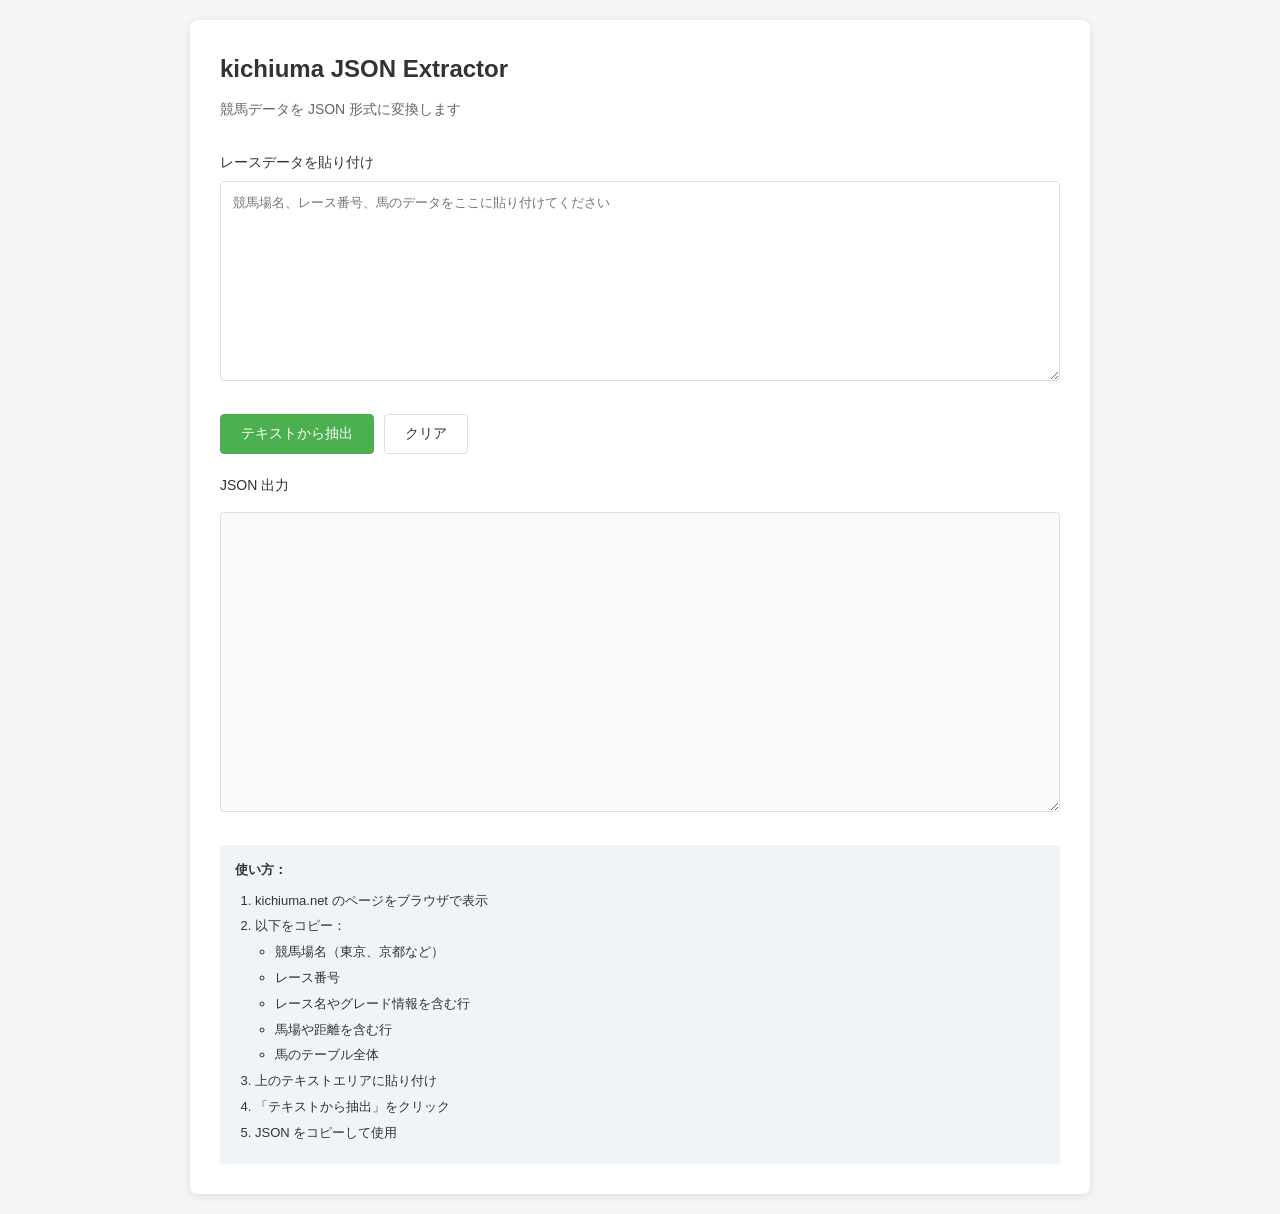
==== commit 46f51178: "Add files via upload" ====
--- a/json.html
+++ b/json.html
@@ -1,337 +1,442 @@
 <!DOCTYPE html>
 <html lang="ja">
 <head>
-  <meta charset="UTF-8" />
-  <meta name="viewport" content="width=device-width, initial-scale=1.0" />
-  <title>吉馬 JSON Extractor</title>
+  <meta charset="UTF-8">
+  <meta name="viewport" content="width=device-width, initial-scale=1.0">
+  <title>kichiuma JSON Extractor</title>
   <style>
-    * { box-sizing: border-box; margin: 0; padding: 0; }
+    * {
+      margin: 0;
+      padding: 0;
+      box-sizing: border-box;
+    }
+    
     body {
       font-family: -apple-system, BlinkMacSystemFont, "Segoe UI", Roboto, "Helvetica Neue", Arial, sans-serif;
-      background: #f5f5f5;
+      background-color: #f5f5f5;
       padding: 20px;
       line-height: 1.6;
-      color: #333;
-    }
+    }
+    
     .container {
-      max-width: 980px;
+      max-width: 900px;
       margin: 0 auto;
-      background: #fff;
+      background-color: white;
       border-radius: 8px;
       box-shadow: 0 2px 8px rgba(0,0,0,0.1);
       padding: 30px;
     }
-    h1 { font-size: 24px; margin-bottom: 8px; color: #222; }
-    .subtitle { color: #666; font-size: 14px; margin-bottom: 24px; }
-    .section { margin-bottom: 24px; }
-    label { display: block; font-weight: 600; margin-bottom: 8px; font-size: 14px; color: #333; }
-    textarea {
+    
+    h1 {
+      font-size: 24px;
+      margin-bottom: 10px;
+      color: #333;
+    }
+    
+    .subtitle {
+      color: #666;
+      font-size: 14px;
+      margin-bottom: 30px;
+    }
+    
+    .section {
+      margin-bottom: 25px;
+    }
+    
+    label {
+      display: block;
+      font-weight: 500;
+      margin-bottom: 8px;
+      color: #333;
+      font-size: 14px;
+    }
+    
+    textarea, input[type="text"] {
       width: 100%;
       padding: 12px;
       border: 1px solid #ddd;
       border-radius: 4px;
-      font-family: Monaco, Menlo, Consolas, "Noto Sans Mono", monospace;
+      font-family: "Monaco", "Menlo", "Ubuntu Mono", monospace;
       font-size: 13px;
       resize: vertical;
     }
-    textarea:focus {
+    
+    textarea:focus, input[type="text"]:focus {
       outline: none;
       border-color: #4CAF50;
-      box-shadow: 0 0 0 3px rgba(76,175,80,0.12);
-    }
-    #textInput { height: 240px; }
-    #jsonOutput { height: 340px; background: #f9f9f9; }
+      box-shadow: 0 0 0 3px rgba(76, 175, 80, 0.1);
+    }
+    
+    #textInput {
+      height: 200px;
+    }
+    
+    #jsonOutput {
+      height: 300px;
+      background-color: #f9f9f9;
+    }
+    
     .button-group {
       display: flex;
       gap: 10px;
       margin-bottom: 20px;
-      flex-wrap: wrap;
-    }
+    }
+    
     button {
-      padding: 10px 18px;
+      padding: 10px 20px;
       border: 1px solid #ddd;
       border-radius: 4px;
-      background: #fff;
+      background-color: white;
       color: #333;
       cursor: pointer;
       font-size: 14px;
-      font-weight: 600;
+      font-weight: 500;
       transition: all 0.2s;
     }
-    button:hover { background: #f5f5f5; border-color: #999; }
+    
+    button:hover {
+      background-color: #f5f5f5;
+      border-color: #999;
+    }
+    
     button.primary {
-      background: #4CAF50;
-      color: #fff;
+      background-color: #4CAF50;
+      color: white;
       border-color: #4CAF50;
     }
-    button.primary:hover { background: #45a049; border-color: #45a049; }
-    .error, .success {
-      display: none;
+    
+    button.primary:hover {
+      background-color: #45a049;
+      border-color: #45a049;
+    }
+    
+    button:disabled {
+      opacity: 0.5;
+      cursor: not-allowed;
+    }
+    
+    .error {
       padding: 12px;
-      margin-bottom: 16px;
+      margin-bottom: 15px;
+      background-color: #ffebee;
+      color: #c62828;
       border-radius: 4px;
       font-size: 13px;
-    }
-    .error { background: #ffebee; color: #c62828; }
-    .success { background: #e8f5e9; color: #2e7d32; }
-    .error.show, .success.show { display: block; }
+      display: none;
+    }
+    
+    .error.show {
+      display: block;
+    }
+    
+    .success {
+      padding: 12px;
+      margin-bottom: 15px;
+      background-color: #e8f5e9;
+      color: #2e7d32;
+      border-radius: 4px;
+      font-size: 13px;
+      display: none;
+    }
+    
+    .success.show {
+      display: block;
+    }
+    
+    .instructions {
+      background-color: #f0f4f8;
+      padding: 15px;
+      border-radius: 4px;
+      font-size: 13px;
+      color: #333;
+      margin-top: 20px;
+    }
+    
+    .instructions ol {
+      margin-left: 20px;
+      margin-top: 10px;
+    }
+    
+    .instructions li {
+      margin-bottom: 5px;
+    }
+    
     .output-label {
       display: flex;
       justify-content: space-between;
       align-items: center;
       margin-bottom: 8px;
-      gap: 10px;
-    }
-    .copy-btn { padding: 6px 12px; font-size: 12px; font-weight: 600; }
-    .instructions {
-      background: #f0f4f8;
-      padding: 15px;
-      border-radius: 4px;
-      font-size: 13px;
-      color: #333;
-      margin-top: 20px;
-    }
-    .instructions ol { margin-left: 20px; margin-top: 10px; }
-    .instructions li { margin-bottom: 6px; }
-    .hint { margin-top: 8px; color: #666; font-size: 12px; }
+    }
+    
+    .copy-btn {
+      padding: 6px 12px;
+      font-size: 12px;
+    }
   </style>
 </head>
 <body>
   <div class="container">
-    <h1>吉馬 JSON Extractor</h1>
-    <p class="subtitle">吉馬の出馬表テキストを JSON 形式に変換します。馬名だけある行でも数値は 0 で埋めます。</p>
-
-    <div id="error" class="error"></div>
-    <div id="success" class="success"></div>
-
+    <h1>kichiuma JSON Extractor</h1>
+    <p class="subtitle">競馬データを JSON 形式に変換します</p>
+    
+    <div class="error" id="error"></div>
+    <div class="success" id="success"></div>
+    
     <div class="section">
       <label for="textInput">レースデータを貼り付け</label>
-      <textarea id="textInput" placeholder="吉馬のページからコピーしたテキストを貼り付けてください"></textarea>
-      <div class="hint">出馬表のテキストをそのまま貼り付けてください。</div>
+      <textarea id="textInput" placeholder="競馬場名、レース番号、馬のデータをここに貼り付けてください"></textarea>
     </div>
-
+    
     <div class="button-group">
-      <button type="button" class="primary" onclick="extractJSON()">テキストから抽出</button>
-      <button type="button" onclick="clearAll()">クリア</button>
+      <button class="primary" onclick="extractJSON()">テキストから抽出</button>
+      <button onclick="clearAll()">クリア</button>
     </div>
-
+    
     <div class="section">
       <div class="output-label">
         <label for="jsonOutput">JSON 出力</label>
-        <button type="button" class="copy-btn" onclick="copyJSON()" id="copyBtn" style="display:none;">コピー</button>
+        <button class="copy-btn" onclick="copyJSON()" id="copyBtn" style="display: none;">コピー</button>
       </div>
       <textarea id="jsonOutput" readonly></textarea>
     </div>
+    
+    <div class="instructions">
+      <strong>使い方：</strong>
+      <ol>
+        <li>kichiuma.net のページをブラウザで表示</li>
+        <li>以下をコピー：
+          <ul style="margin-top: 5px; margin-bottom: 5px; margin-left: 20px;">
+            <li>競馬場名（東京、京都など）</li>
+            <li>レース番号</li>
+            <li>レース名やグレード情報を含む行</li>
+            <li>馬場や距離を含む行</li>
+            <li>馬のテーブル全体</li>
+          </ul>
+        </li>
+        <li>上のテキストエリアに貼り付け</li>
+        <li>「テキストから抽出」をクリック</li>
+        <li>JSON をコピーして使用</li>
+      </ol>
+    </div>
   </div>
-
+  
   <script>
-    const venueNames = ["東京","中山","阪神","京都","札幌","函館","福島","新潟","中京","小倉","川崎","船橋","大井","浦和","名古屋","園田","門別"];
-
     function showError(msg) {
-      const errorEl = document.getElementById("error");
-      const successEl = document.getElementById("success");
-      errorEl.textContent = msg;
-      errorEl.classList.add("show");
-      successEl.classList.remove("show");
-    }
-
+      const el = document.getElementById('error');
+      el.textContent = msg;
+      el.classList.add('show');
+      document.getElementById('success').classList.remove('show');
+    }
+    
     function showSuccess(msg) {
-      const successEl = document.getElementById("success");
-      const errorEl = document.getElementById("error");
-      successEl.textContent = msg;
-      successEl.classList.add("show");
-      errorEl.classList.remove("show");
-    }
-
+      const el = document.getElementById('success');
+      el.textContent = msg;
+      el.classList.add('show');
+      document.getElementById('error').classList.remove('show');
+    }
+    
     function clearMessages() {
-      document.getElementById("error").classList.remove("show");
-      document.getElementById("success").classList.remove("show");
-    }
-
-    function toInt(v) {
-      const n = parseInt(String(v ?? "").trim(), 10);
-      return Number.isFinite(n) ? n : 0;
-    }
-
-    function toFloat(v) {
-      const n = parseFloat(String(v ?? "").trim());
-      return Number.isFinite(n) ? n : 0;
-    }
-
-    function isVenueLine(t) {
-      return venueNames.includes(t);
-    }
-
-    function looksLikeHorseName(text) {
-      if (!text) return false;
-      if (isVenueLine(text)) return false;
-      if (/^(出馬表|SP履歴|ランク|推奨|結果|本紙の決断|レース短評|3連単推奨フォーメーション)$/.test(text)) return false;
-      return /[ぁ-んァ-ヶー一-龠A-Za-z]/.test(text);
-    }
-
+      document.getElementById('error').classList.remove('show');
+      document.getElementById('success').classList.remove('show');
+    }
+    
     function extractJSON() {
       clearMessages();
-
-      const textInput = document.getElementById("textInput").value;
+      const textInput = document.getElementById('textInput').value;
+      
       if (!textInput.trim()) {
-        showError("テキストを貼り付けてください");
+        showError('テキストを入力してください');
         return;
       }
-
+      
       try {
-        const rawLines = textInput.split(/
-?
-/);
-        const lines = rawLines.map(v => v.replace(/　/g, " ").trim()).filter(Boolean);
-
-        if (lines.length === 0) {
-          showError("有効なテキストが見つかりませんでした");
+        const lines = textInput.split('\n').map(line => line.trim()).filter(line => line);
+        
+        // Extract race info from first lines
+        let venue = '不明';
+        let raceNum = '';
+        let surface = '芝';
+        let distance = 0;
+        let raceName = '';
+        let grade = '通常';
+        
+        // Venue is typically first line
+        if (lines[0]) {
+          venue = lines[0];
+        }
+        
+        // Race number is typically second line
+        if (lines[1]) {
+          raceNum = lines[1];
+        }
+        
+        // Search for race details in early lines
+        for (let i = 0; i < Math.min(lines.length, 15); i++) {
+          const line = lines[i];
+          
+          // Extract surface and distance
+          const surfaceMatch = line.match(/([芝ダ])(\d{4})/);
+          if (surfaceMatch) {
+            surface = surfaceMatch[1];
+            distance = parseInt(surfaceMatch[2]);
+          }
+          
+          // Extract grade
+          if (line.includes('GI') || line.includes('G1')) {
+            grade = 'GI';
+          } else if (line.includes('GII') || line.includes('G2')) {
+            grade = 'GII';
+          } else if (line.includes('GIII') || line.includes('G3')) {
+            grade = 'GIII';
+          } else if (line.includes('リステッド') || line.match(/L\s|L$/)) {
+            grade = 'L';
+          } else if (line.includes('OP')) {
+            grade = 'OP';
+          }
+          
+          // Extract race name
+          if (line.includes('ステークス') || line.includes('特別') || line.includes('杯') || 
+              line.includes('記念') || line.includes('ダービー') || line.includes('オークス')) {
+            raceName = line.replace(/\s*\(.*\)/, '').trim();
+          }
+        }
+        
+        // Find table header line
+        let tableStartIdx = -1;
+        for (let i = 0; i < lines.length; i++) {
+          if (lines[i].includes('馬') && lines[i].includes('競') && lines[i].includes('名')) {
+            tableStartIdx = i + 1;
+            break;
+          }
+        }
+        
+        if (tableStartIdx === -1) {
+          showError('馬のテーブルが見つかりません');
           return;
         }
-
-        let venue = "";
-        let raceNum = "";
-        let surface = "";
-        let distance = 0;
-        let raceName = "";
-        let grade = "";
-
-        for (let i = 0; i < Math.min(lines.length, 40); i++) {
+        
+        // Parse horse data
+        const horses = [];
+        for (let i = tableStartIdx; i < lines.length; i++) {
           const line = lines[i];
-
-          if (!venue && isVenueLine(line)) venue = line;
-
-          const rn = line.match(/\b(d+)R\b/);
-          if (!raceNum && rn) raceNum = rn[0];
-
-          const sm = line.match(/([芝ダ障])(d{3,4})m/);
-          if (sm) {
-            surface = sm[1];
-            distance = toInt(sm[2]);
+          if (!line || line.includes('※')) break;
+          
+          const horse = parseTextLine(line);
+          if (horse.name) {
+            horses.push(horse);
           }
-
-          if (line.includes("GIII")) grade = "GIII";
-          else if (line.includes("GII")) grade = "GII";
-          else if (line.includes("GI")) grade = "GI";
-          else if (line.includes("OP")) grade = "OP";
-          else if (line.includes("L")) grade = "L";
-
-          if (/(ステークス|記念|賞|杯|特別|選抜|条件|S$)/.test(line) && !/^(出馬表|SP履歴|ランク|推奨|結果)$/.test(line)) {
-            raceName = line.replace(/^d+Rs*/, "").trim();
-          }
-        }
-
-        const horses = [];
-        let inHorseArea = false;
-
-        for (let i = 0; i < lines.length; i++) {
-          const line = lines[i];
-
-          if (line.includes("競　走　馬　名") || line.includes("競走馬名")) {
-            inHorseArea = true;
-            continue;
-          }
-
-          if (!inHorseArea) continue;
-
-          const h = parseHorseLine(line);
-          if (h) horses.push(h);
-        }
-
-        const unique = [];
-        const seen = new Set();
-        for (const h of horses) {
-          const key = `${h.num}-${h.name}`;
-          if (!seen.has(key)) {
-            seen.add(key);
-            unique.push(h);
-          }
-        }
-
-        if (unique.length === 0) {
-          showError("馬データを抽出できませんでした。貼り付け形式を確認してください。");
+        }
+        
+        if (horses.length === 0) {
+          showError('馬のデータが見つかりません');
           return;
         }
-
+        
         const result = {
-          raceinfo: {
+          race_info: {
             venue,
-            raceNum,
             surface,
             distance,
-            raceName,
+            race_name: raceName,
             grade
           },
-          horses: unique
+          horses
         };
-
-        document.getElementById("jsonOutput").value = JSON.stringify(result, null, 2);
-        document.getElementById("copyBtn").style.display = "inline-block";
-        showSuccess(`${unique.length} 件の馬データを抽出しました`);
+        
+        const jsonStr = JSON.stringify(result, null, 2);
+        document.getElementById('jsonOutput').value = jsonStr;
+        document.getElementById('copyBtn').style.display = 'inline-block';
+        showSuccess(`${horses.length} 頭のデータを抽出しました`);
+        
       } catch (err) {
-        showError("エラー: " + err.message);
+        showError('エラー: ' + err.message);
       }
     }
-
-    function parseHorseLine(line) {
-      const t = line.replace(/　/g, " ").trim();
-      if (!/^d+s/.test(t)) return null;
-      if (/^(馬|能力値|競走馬名|先行力|SP信頼|SP調整|SP最大|末脚力)$/.test(t)) return null;
-
-      const tokens = t.split(/s+/).filter(Boolean);
-      const num = toInt(tokens[0]);
-      if (!num) return null;
-
-      let name = "";
-      for (let i = 1; i < tokens.length; i++) {
-        const tok = tokens[i];
-        if (looksLikeHorseName(tok) && !/^[…・△▲○◎]$/.test(tok) && !/^d+(?:.d+)?$/.test(tok)) {
-          name = tok;
-          break;
-        }
+    
+    function parseTextLine(line) {
+      // Split by tab character first
+      let parts = line.split('\t').map(p => p.trim());
+      
+      // If no tabs, try splitting by whitespace
+      if (parts.length < 5) {
+        parts = line.split(/\s+/);
       }
-
-      if (!name) {
-        const m = t.match(/^d+s+.*?s([^ds]+)s+d/);
-        if (m) name = m[1].trim();
-      }
-
-      if (!name) return null;
-
-      const nums = t.match(/-?d+(?:.d+)?/g) || [];
-      const values = nums.map(toFloat);
-
-      const sp = values.length >= 2 ? values[1] : 0;
-      const senkou = values.length >= 3 ? toInt(values[2]) : 0;
-      const spmax = values.length >= 4 ? toInt(values[3]) : 0;
-      const suikyaku = values.length >= 5 ? toInt(values[4]) : 0;
-
+      
+      if (parts.length < 13) return { name: '' };
+      
+      const num = parseInt(parts[0]) || 0;
+      if (num === 0 || num > 20) return { name: '' };
+      
+      // Tab-separated format:
+      // 0: num (馬番)
+      // 1: eval symbol
+      // 2: sp (SP能力値)
+      // 3: name (競走馬名)
+      // 4: senkou (先行力)
+      // 5: sp_trust symbol
+      // 6: sp_adjust (SP調整)
+      // 7: sp_adjust symbol
+      // 8: (中間値)
+      // 9: symbol
+      // 10: sp_max (SP最大)
+      // 11: symbol
+      // 12: suikyaku (末脚力)
+      
+      const sp = parseFloat(parts[2]) || 0;
+      const name = parts[3] || '';
+      const senkou = parseInt(parts[4]) || 0;
+      const sp_max = parseInt(parts[10]) || 0;
+      const suikyaku = parseInt(parts[12]) || 0;
+      
       return {
         num,
         name,
         sp,
         senkou,
-        spmax,
+        sp_max,
         suikyaku,
-        agarirank: null
+        agari_rank: null
       };
     }
-
+    
+    function parseHorseRow(cells) {
+      const getText = (cell) => cell?.innerText?.trim() || '';
+      const getNum = (cell) => parseInt(getText(cell)) || 0;
+      const getFloat = (cell) => parseFloat(getText(cell)) || 0;
+      
+      const num = getNum(cells[0]);
+      const name = getText(cells[2]);
+      const sp = getFloat(cells[3]);
+      const senkou = getNum(cells[4]);
+      
+      // sp_max: 右に2個シフト
+      const sp_max = getNum(cells[7]) || getNum(cells[8]) || getNum(cells[9]);
+      const suikyaku = getNum(cells[10]) || getNum(cells[11]);
+      
+      return {
+        num,
+        name,
+        sp,
+        senkou,
+        sp_max,
+        suikyaku,
+        agari_rank: null
+      };
+    }
+    
     function copyJSON() {
-      const ta = document.getElementById("jsonOutput");
-      ta.select();
-      ta.setSelectionRange(0, 99999);
-      const ok = document.execCommand("copy");
-      if (ok) showSuccess("JSON をコピーしました");
-      else showError("コピーに失敗しました");
-    }
-
+      const textarea = document.getElementById('jsonOutput');
+      textarea.select();
+      document.execCommand('copy');
+      showSuccess('JSON をコピーしました');
+    }
+    
     function clearAll() {
-      document.getElementById("textInput").value = "";
-      document.getElementById("jsonOutput").value = "";
-      document.getElementById("copyBtn").style.display = "none";
+      document.getElementById('textInput').value = '';
+      document.getElementById('jsonOutput').value = '';
+      document.getElementById('copyBtn').style.display = 'none';
       clearMessages();
     }
   </script>
 </body>
-</html>+</html>
